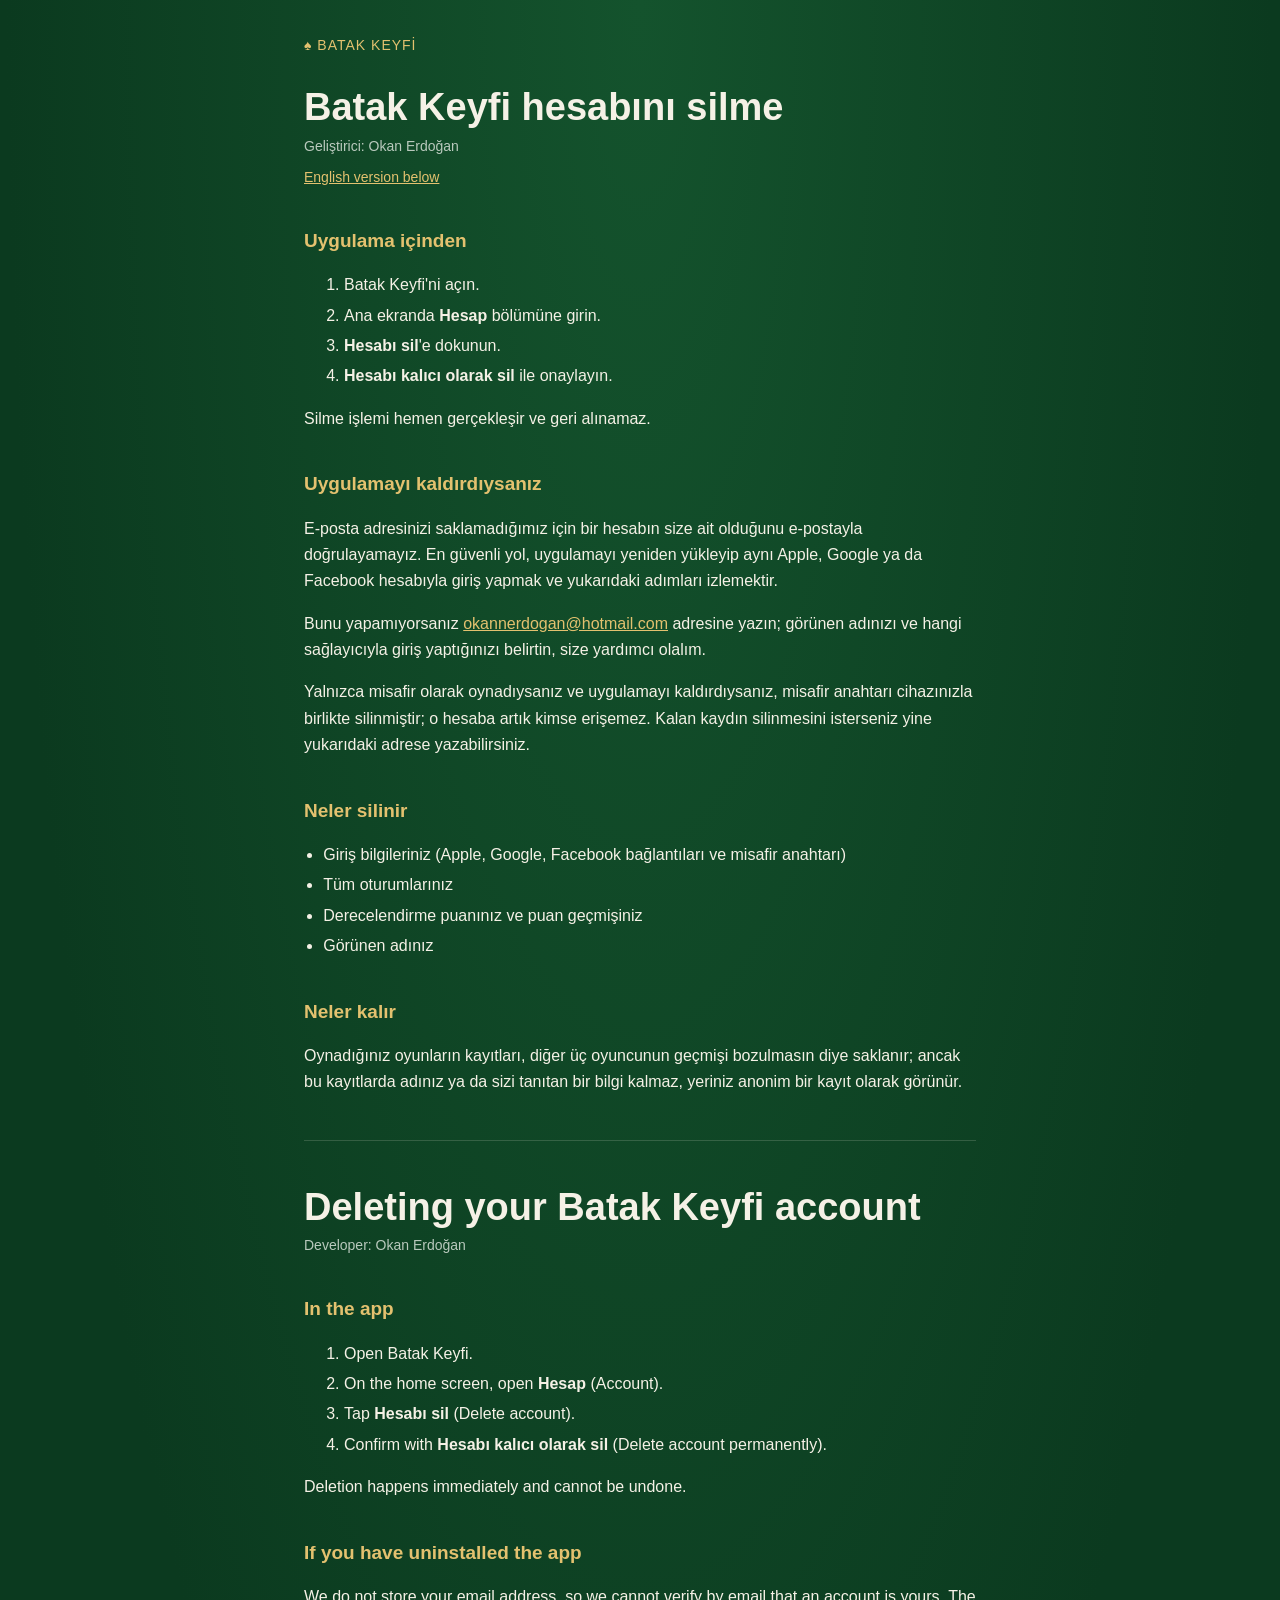
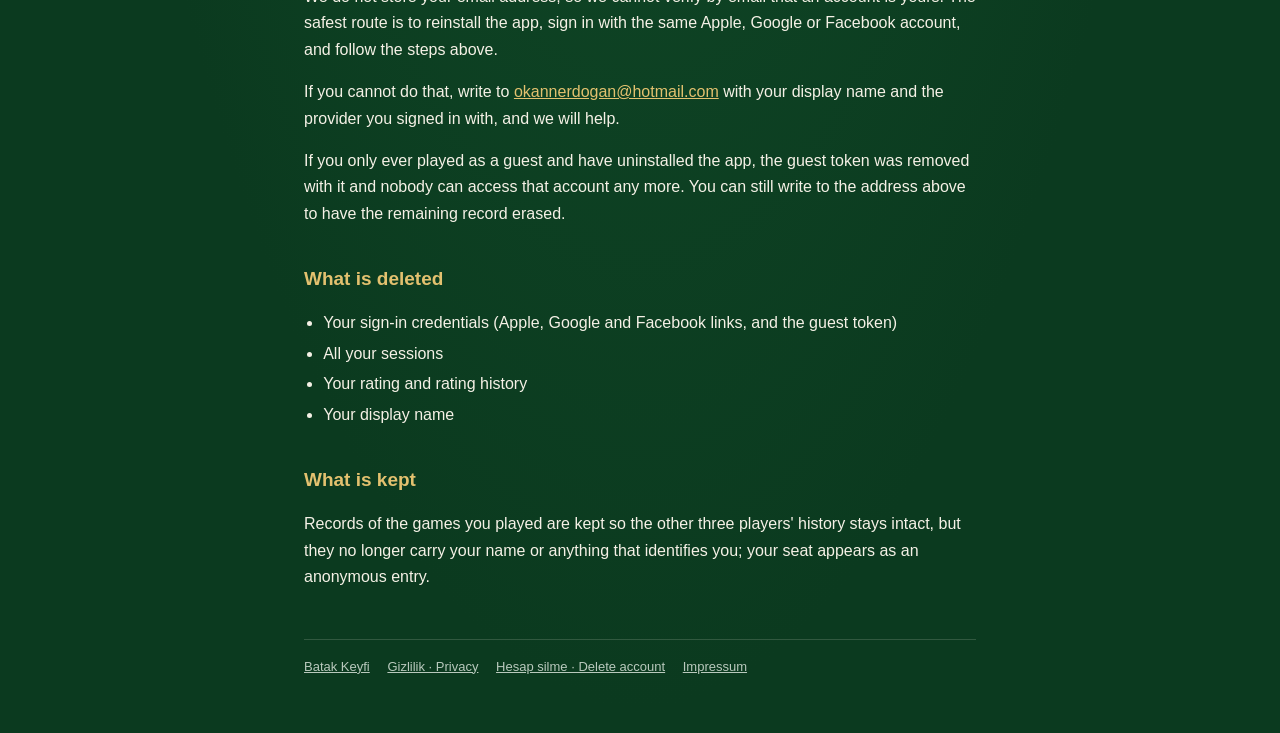
==== delete-account.html @ 68593136 "Add privacy policy, account deletion page and Impressum Co-Authored-By: Claude Opus 5.5 <noreply@ant" ====
<!doctype html>
<html lang="tr">
<head>
<meta charset="utf-8">
<meta name="viewport" content="width=device-width, initial-scale=1">
<title>Hesap Silme · Delete Account — Batak Keyfi</title>
<link rel="stylesheet" href="style.css">
</head>
<body>
<div class="page">
  <a class="home" href="/">♠ BATAK KEYFİ</a>

  <section id="tr">
    <h1>Batak Keyfi hesabını silme</h1>
    <p class="meta">Geliştirici: Okan Erdoğan</p>
    <p class="lang"><a href="#en">English version below</a></p>

    <h2>Uygulama içinden</h2>
    <ol>
      <li>Batak Keyfi'ni açın.</li>
      <li>Ana ekranda <strong>Hesap</strong> bölümüne girin.</li>
      <li><strong>Hesabı sil</strong>'e dokunun.</li>
      <li><strong>Hesabı kalıcı olarak sil</strong> ile onaylayın.</li>
    </ol>
    <p>Silme işlemi hemen gerçekleşir ve geri alınamaz.</p>

    <h2>Uygulamayı kaldırdıysanız</h2>
    <p>E-posta adresinizi saklamadığımız için bir hesabın size ait olduğunu e-postayla doğrulayamayız. En güvenli yol, uygulamayı yeniden yükleyip aynı Apple, Google ya da Facebook hesabıyla giriş yapmak ve yukarıdaki adımları izlemektir.</p>
    <p>Bunu yapamıyorsanız <a href="mailto:okannerdogan@hotmail.com?subject=Batak%20Keyfi%20hesap%20silme">okannerdogan@hotmail.com</a> adresine yazın; görünen adınızı ve hangi sağlayıcıyla giriş yaptığınızı belirtin, size yardımcı olalım.</p>
    <p>Yalnızca misafir olarak oynadıysanız ve uygulamayı kaldırdıysanız, misafir anahtarı cihazınızla birlikte silinmiştir; o hesaba artık kimse erişemez. Kalan kaydın silinmesini isterseniz yine yukarıdaki adrese yazabilirsiniz.</p>

    <h2>Neler silinir</h2>
    <ul>
      <li>Giriş bilgileriniz (Apple, Google, Facebook bağlantıları ve misafir anahtarı)</li>
      <li>Tüm oturumlarınız</li>
      <li>Derecelendirme puanınız ve puan geçmişiniz</li>
      <li>Görünen adınız</li>
    </ul>

    <h2>Neler kalır</h2>
    <p>Oynadığınız oyunların kayıtları, diğer üç oyuncunun geçmişi bozulmasın diye saklanır; ancak bu kayıtlarda adınız ya da sizi tanıtan bir bilgi kalmaz, yeriniz anonim bir kayıt olarak görünür.</p>
  </section>

  <hr>

  <section id="en" lang="en">
    <h1>Deleting your Batak Keyfi account</h1>
    <p class="meta">Developer: Okan Erdoğan</p>

    <h2>In the app</h2>
    <ol>
      <li>Open Batak Keyfi.</li>
      <li>On the home screen, open <strong>Hesap</strong> (Account).</li>
      <li>Tap <strong>Hesabı sil</strong> (Delete account).</li>
      <li>Confirm with <strong>Hesabı kalıcı olarak sil</strong> (Delete account permanently).</li>
    </ol>
    <p>Deletion happens immediately and cannot be undone.</p>

    <h2>If you have uninstalled the app</h2>
    <p>We do not store your email address, so we cannot verify by email that an account is yours. The safest route is to reinstall the app, sign in with the same Apple, Google or Facebook account, and follow the steps above.</p>
    <p>If you cannot do that, write to <a href="mailto:okannerdogan@hotmail.com?subject=Batak%20Keyfi%20account%20deletion">okannerdogan@hotmail.com</a> with your display name and the provider you signed in with, and we will help.</p>
    <p>If you only ever played as a guest and have uninstalled the app, the guest token was removed with it and nobody can access that account any more. You can still write to the address above to have the remaining record erased.</p>

    <h2>What is deleted</h2>
    <ul>
      <li>Your sign-in credentials (Apple, Google and Facebook links, and the guest token)</li>
      <li>All your sessions</li>
      <li>Your rating and rating history</li>
      <li>Your display name</li>
    </ul>

    <h2>What is kept</h2>
    <p>Records of the games you played are kept so the other three players' history stays intact, but they no longer carry your name or anything that identifies you; your seat appears as an anonymous entry.</p>
  </section>

  <footer>
    <a href="/">Batak Keyfi</a>
    <a href="privacy.html">Gizlilik · Privacy</a>
    <a href="delete-account.html">Hesap silme · Delete account</a>
    <a href="impressum.html">Impressum</a>
  </footer>
</div>
</body>
</html>
---- style.css ----
:root {
  --felt: #14532d;
  --felt-deep: #0b3a1f;
  --ink: #f5f1e6;
  --muted: #b9c9bd;
  --gold: #e3c16f;
  --rule: rgba(245, 241, 230, 0.16);
}
* { box-sizing: border-box; }
html { background: var(--felt-deep); }
body {
  margin: 0;
  padding: 32px 20px 56px;
  background: radial-gradient(ellipse at 50% 0%, var(--felt) 0%, var(--felt-deep) 70%) no-repeat var(--felt-deep);
  color: var(--ink);
  font: 16px/1.65 -apple-system, BlinkMacSystemFont, "Segoe UI", Roboto, Helvetica, Arial, sans-serif;
}
.page { max-width: 42em; margin: 0 auto; }
.home { display: inline-block; margin-bottom: 28px; color: var(--gold); text-decoration: none; font-size: 14px; letter-spacing: 1px; }
h1 { font-size: clamp(28px, 7vw, 38px); line-height: 1.2; margin: 0 0 4px; }
h2 { font-size: 19px; margin: 36px 0 8px; color: var(--gold); }
h3 { font-size: 16px; margin: 22px 0 4px; }
p, li { color: var(--ink); }
ul { padding-left: 1.2em; }
li { margin: 4px 0; }
a { color: var(--gold); }
.meta { color: var(--muted); font-size: 14px; margin: 0 0 8px; }
.lang { margin: 0 0 8px; font-size: 14px; }
hr { border: 0; border-top: 1px solid var(--rule); margin: 44px 0; }
address { font-style: normal; }
footer { margin-top: 48px; padding-top: 16px; border-top: 1px solid var(--rule); color: var(--muted); font-size: 13px; }
footer a { color: var(--muted); margin-right: 14px; }
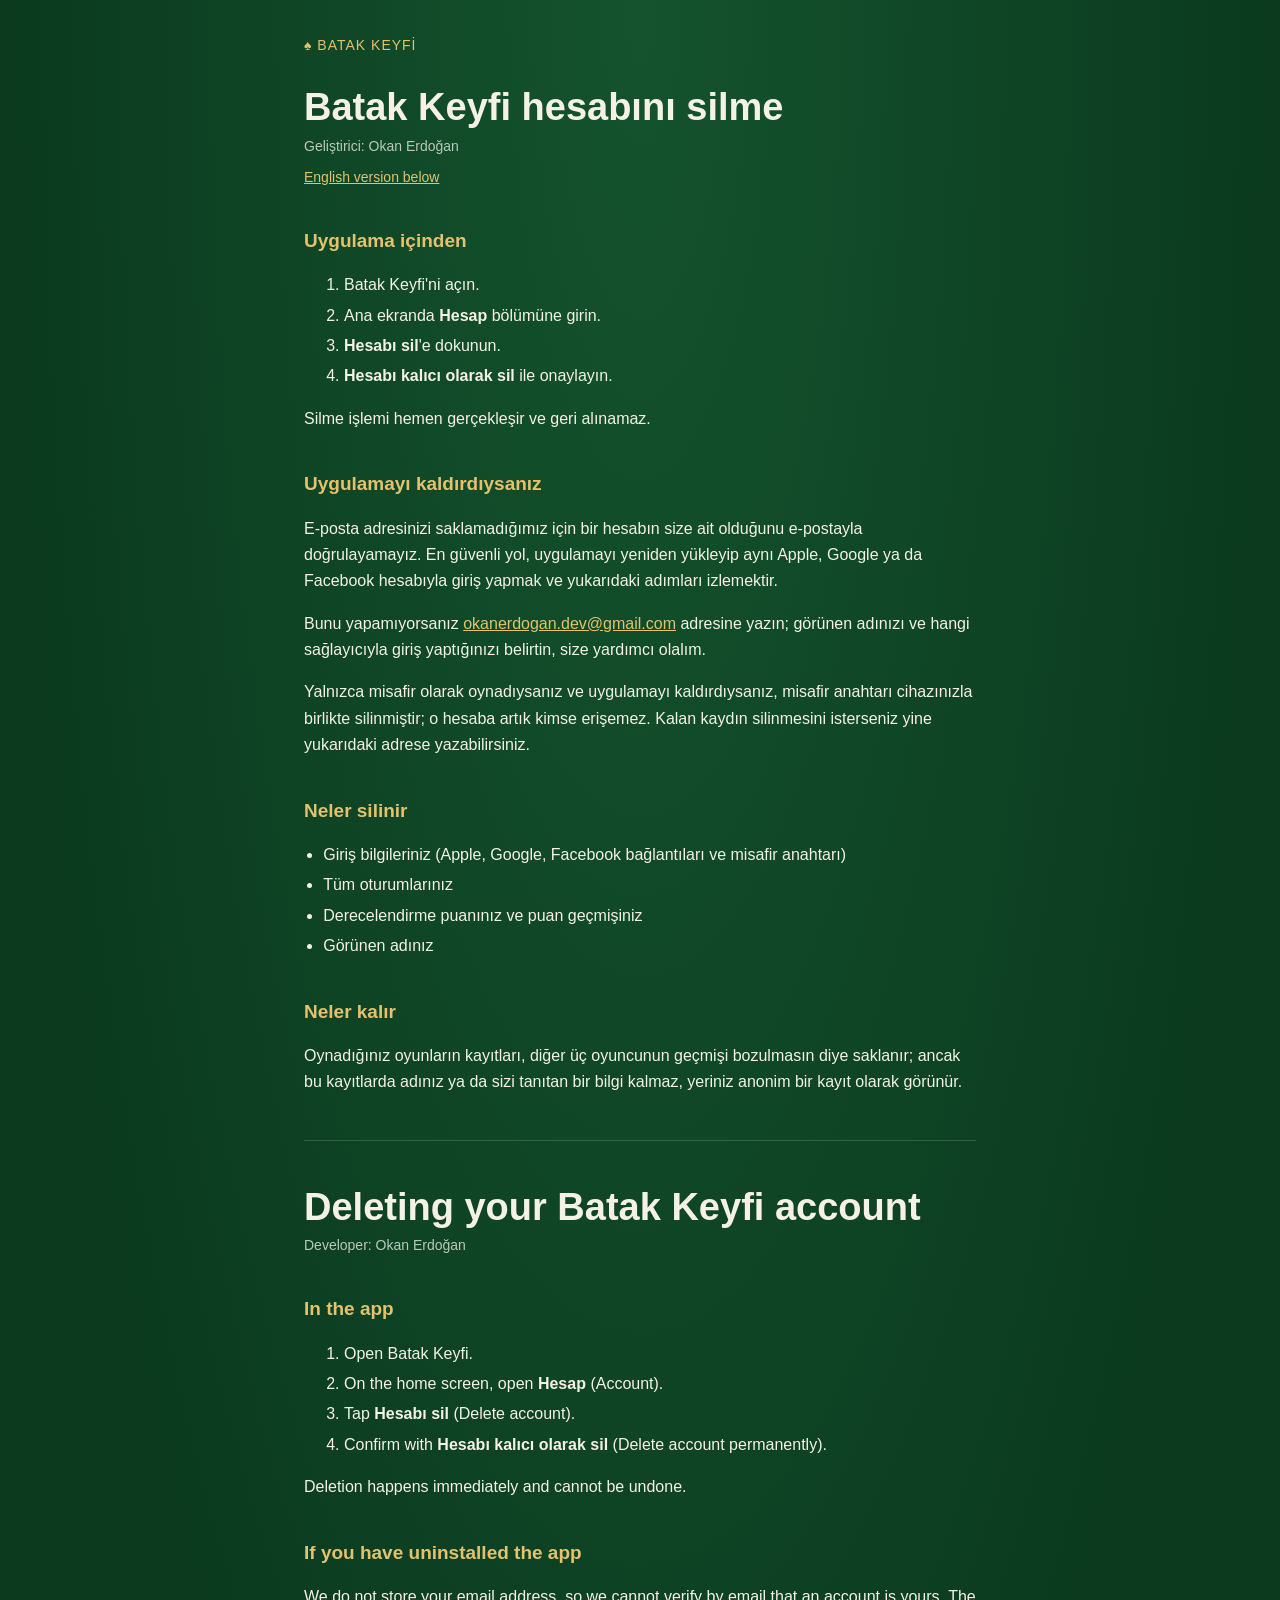
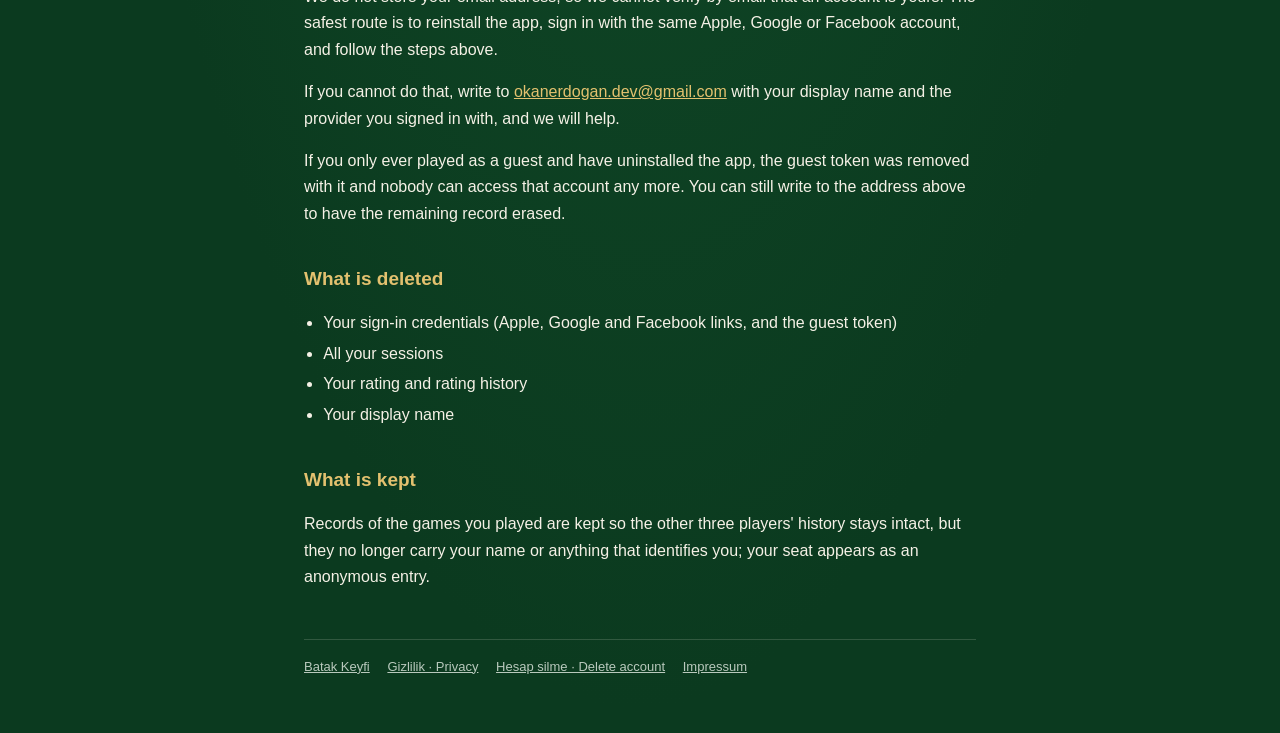
==== commit 134b2869: "Use the Gmail address as the public contact Co-Authored-By: Claude Opus 5.5 <noreply@anthropic.com>" ====
--- a/delete-account.html
+++ b/delete-account.html
@@ -26,7 +26,7 @@
 
     <h2>Uygulamayı kaldırdıysanız</h2>
     <p>E-posta adresinizi saklamadığımız için bir hesabın size ait olduğunu e-postayla doğrulayamayız. En güvenli yol, uygulamayı yeniden yükleyip aynı Apple, Google ya da Facebook hesabıyla giriş yapmak ve yukarıdaki adımları izlemektir.</p>
-    <p>Bunu yapamıyorsanız <a href="mailto:okannerdogan@hotmail.com?subject=Batak%20Keyfi%20hesap%20silme">okannerdogan@hotmail.com</a> adresine yazın; görünen adınızı ve hangi sağlayıcıyla giriş yaptığınızı belirtin, size yardımcı olalım.</p>
+    <p>Bunu yapamıyorsanız <a href="mailto:okanerdogan.dev@gmail.com?subject=Batak%20Keyfi%20hesap%20silme">okanerdogan.dev@gmail.com</a> adresine yazın; görünen adınızı ve hangi sağlayıcıyla giriş yaptığınızı belirtin, size yardımcı olalım.</p>
     <p>Yalnızca misafir olarak oynadıysanız ve uygulamayı kaldırdıysanız, misafir anahtarı cihazınızla birlikte silinmiştir; o hesaba artık kimse erişemez. Kalan kaydın silinmesini isterseniz yine yukarıdaki adrese yazabilirsiniz.</p>
 
     <h2>Neler silinir</h2>
@@ -58,7 +58,7 @@
 
     <h2>If you have uninstalled the app</h2>
     <p>We do not store your email address, so we cannot verify by email that an account is yours. The safest route is to reinstall the app, sign in with the same Apple, Google or Facebook account, and follow the steps above.</p>
-    <p>If you cannot do that, write to <a href="mailto:okannerdogan@hotmail.com?subject=Batak%20Keyfi%20account%20deletion">okannerdogan@hotmail.com</a> with your display name and the provider you signed in with, and we will help.</p>
+    <p>If you cannot do that, write to <a href="mailto:okanerdogan.dev@gmail.com?subject=Batak%20Keyfi%20account%20deletion">okanerdogan.dev@gmail.com</a> with your display name and the provider you signed in with, and we will help.</p>
     <p>If you only ever played as a guest and have uninstalled the app, the guest token was removed with it and nobody can access that account any more. You can still write to the address above to have the remaining record erased.</p>
 
     <h2>What is deleted</h2>
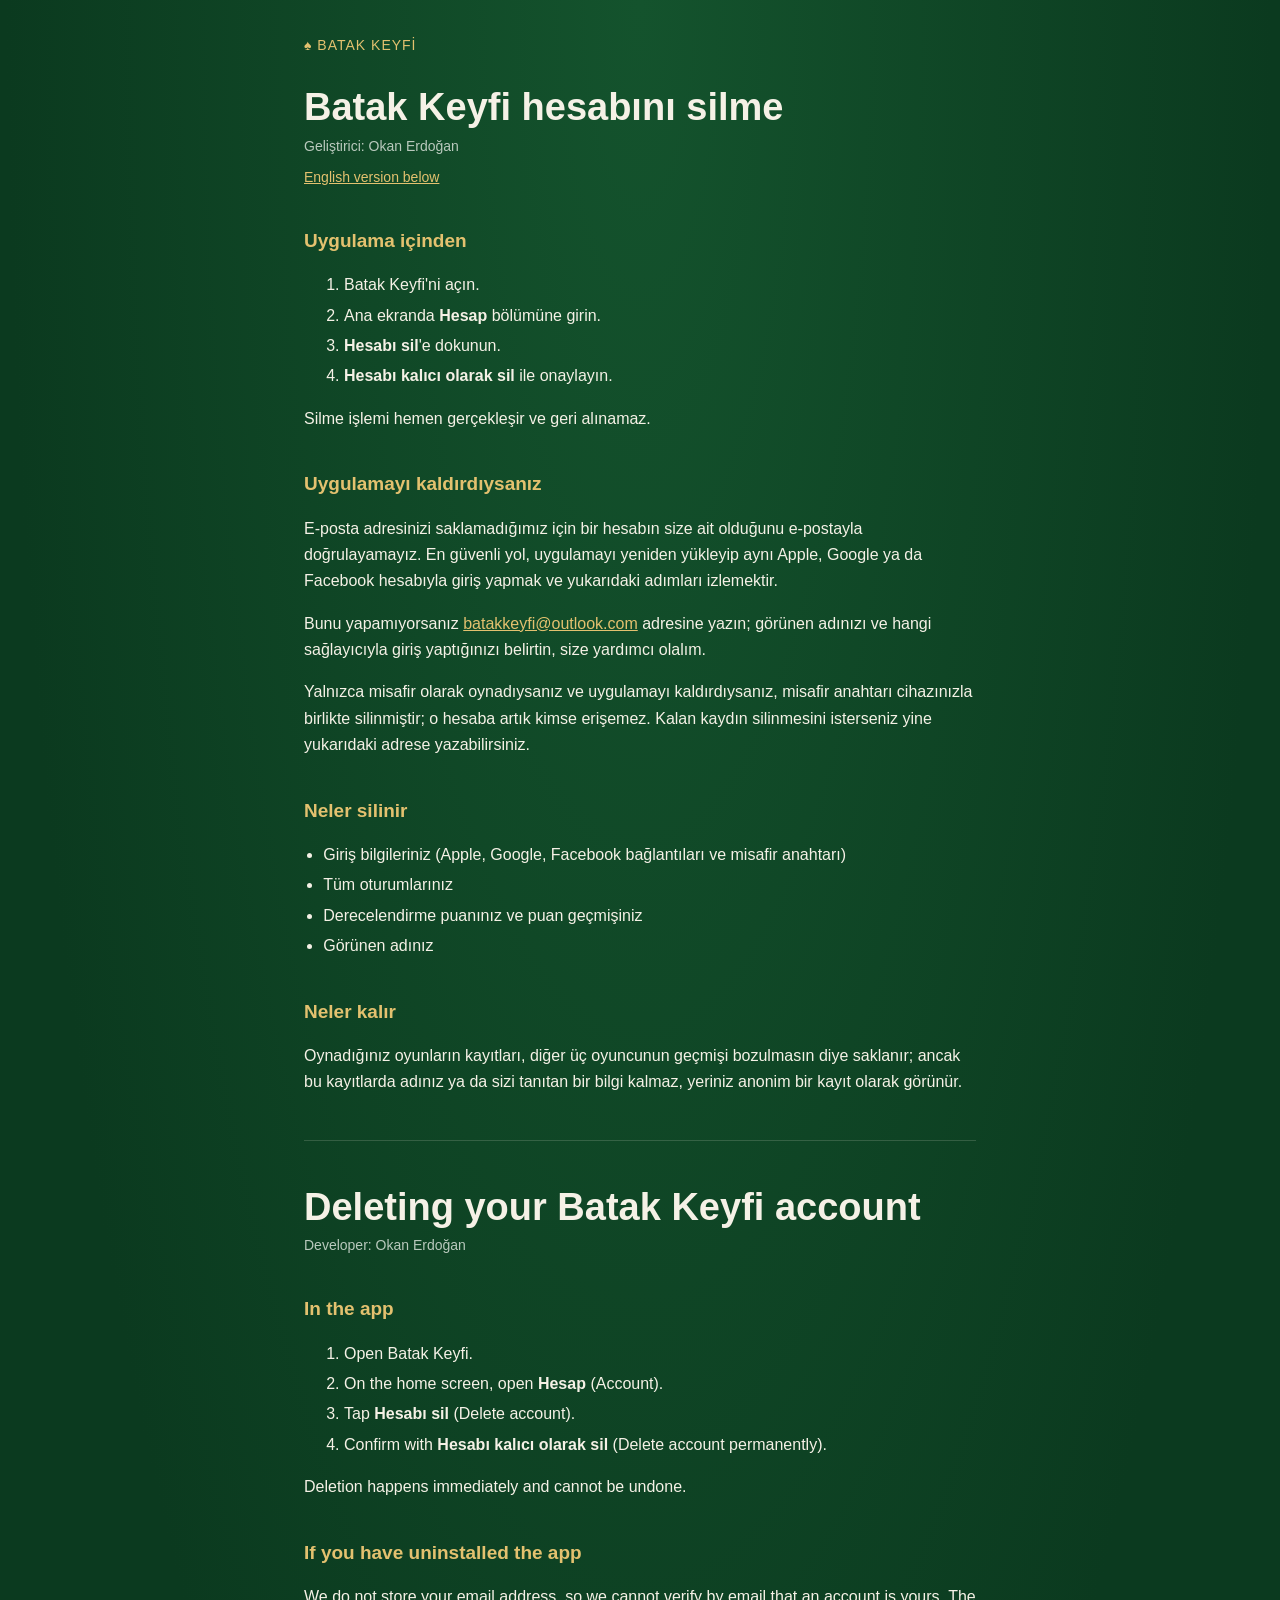
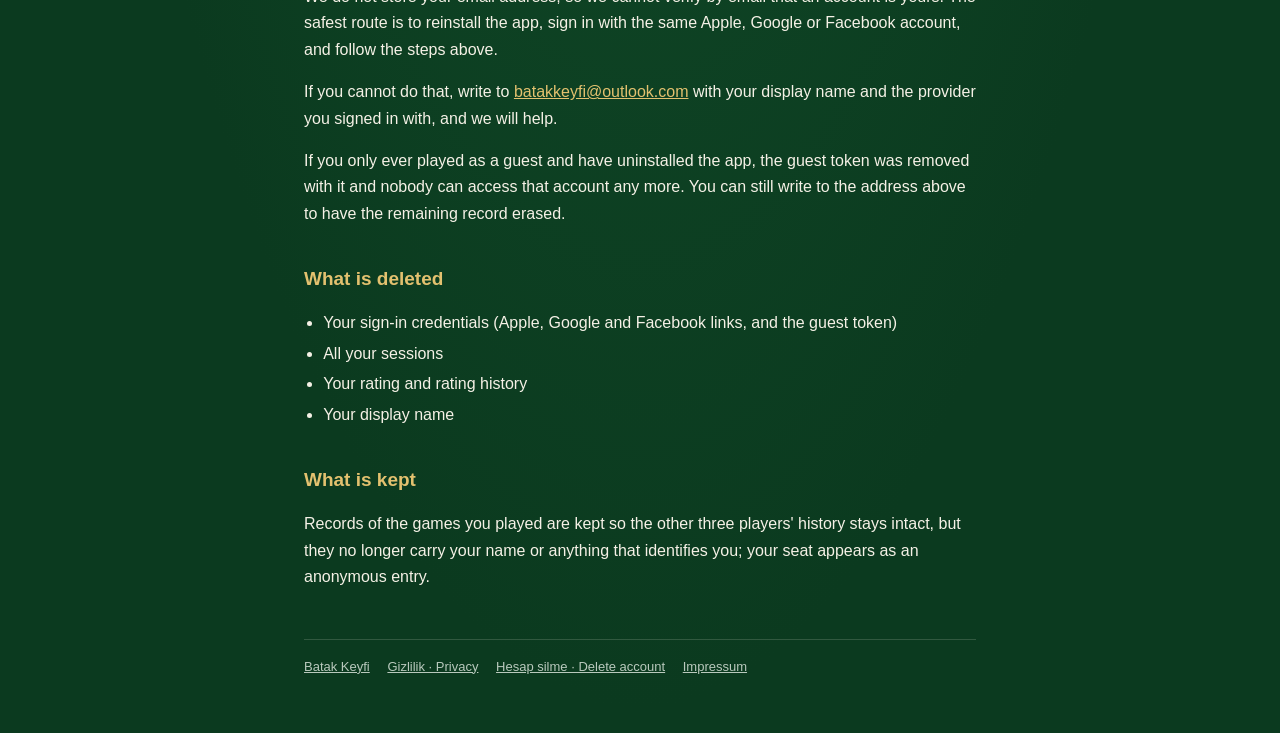
==== commit feb4d03c: "Use batakkeyfi@outlook.com as the public contact Co-Authored-By: Claude Opus 5.5 <noreply@anthropic." ====
--- a/delete-account.html
+++ b/delete-account.html
@@ -26,7 +26,7 @@
 
     <h2>Uygulamayı kaldırdıysanız</h2>
     <p>E-posta adresinizi saklamadığımız için bir hesabın size ait olduğunu e-postayla doğrulayamayız. En güvenli yol, uygulamayı yeniden yükleyip aynı Apple, Google ya da Facebook hesabıyla giriş yapmak ve yukarıdaki adımları izlemektir.</p>
-    <p>Bunu yapamıyorsanız <a href="mailto:okanerdogan.dev@gmail.com?subject=Batak%20Keyfi%20hesap%20silme">okanerdogan.dev@gmail.com</a> adresine yazın; görünen adınızı ve hangi sağlayıcıyla giriş yaptığınızı belirtin, size yardımcı olalım.</p>
+    <p>Bunu yapamıyorsanız <a href="mailto:batakkeyfi@outlook.com?subject=Batak%20Keyfi%20hesap%20silme">batakkeyfi@outlook.com</a> adresine yazın; görünen adınızı ve hangi sağlayıcıyla giriş yaptığınızı belirtin, size yardımcı olalım.</p>
     <p>Yalnızca misafir olarak oynadıysanız ve uygulamayı kaldırdıysanız, misafir anahtarı cihazınızla birlikte silinmiştir; o hesaba artık kimse erişemez. Kalan kaydın silinmesini isterseniz yine yukarıdaki adrese yazabilirsiniz.</p>
 
     <h2>Neler silinir</h2>
@@ -58,7 +58,7 @@
 
     <h2>If you have uninstalled the app</h2>
     <p>We do not store your email address, so we cannot verify by email that an account is yours. The safest route is to reinstall the app, sign in with the same Apple, Google or Facebook account, and follow the steps above.</p>
-    <p>If you cannot do that, write to <a href="mailto:okanerdogan.dev@gmail.com?subject=Batak%20Keyfi%20account%20deletion">okanerdogan.dev@gmail.com</a> with your display name and the provider you signed in with, and we will help.</p>
+    <p>If you cannot do that, write to <a href="mailto:batakkeyfi@outlook.com?subject=Batak%20Keyfi%20account%20deletion">batakkeyfi@outlook.com</a> with your display name and the provider you signed in with, and we will help.</p>
     <p>If you only ever played as a guest and have uninstalled the app, the guest token was removed with it and nobody can access that account any more. You can still write to the address above to have the remaining record erased.</p>
 
     <h2>What is deleted</h2>
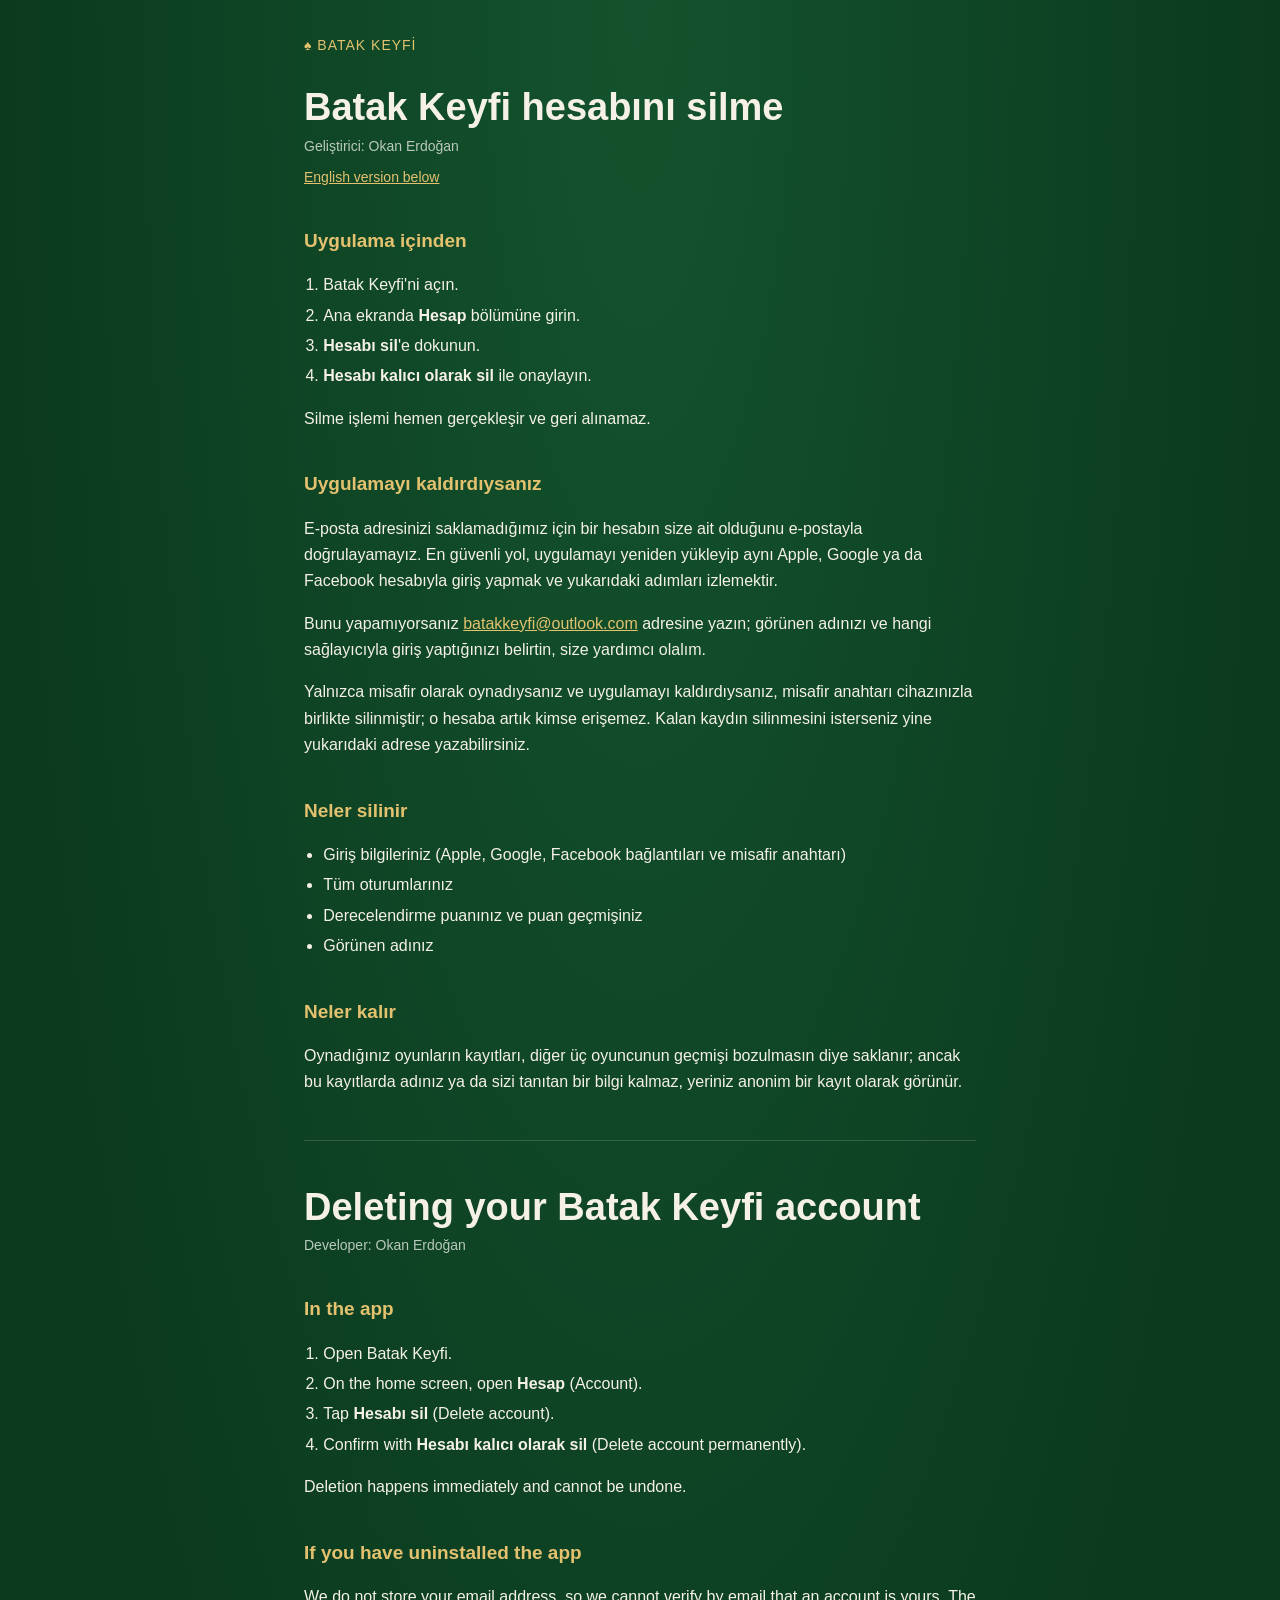
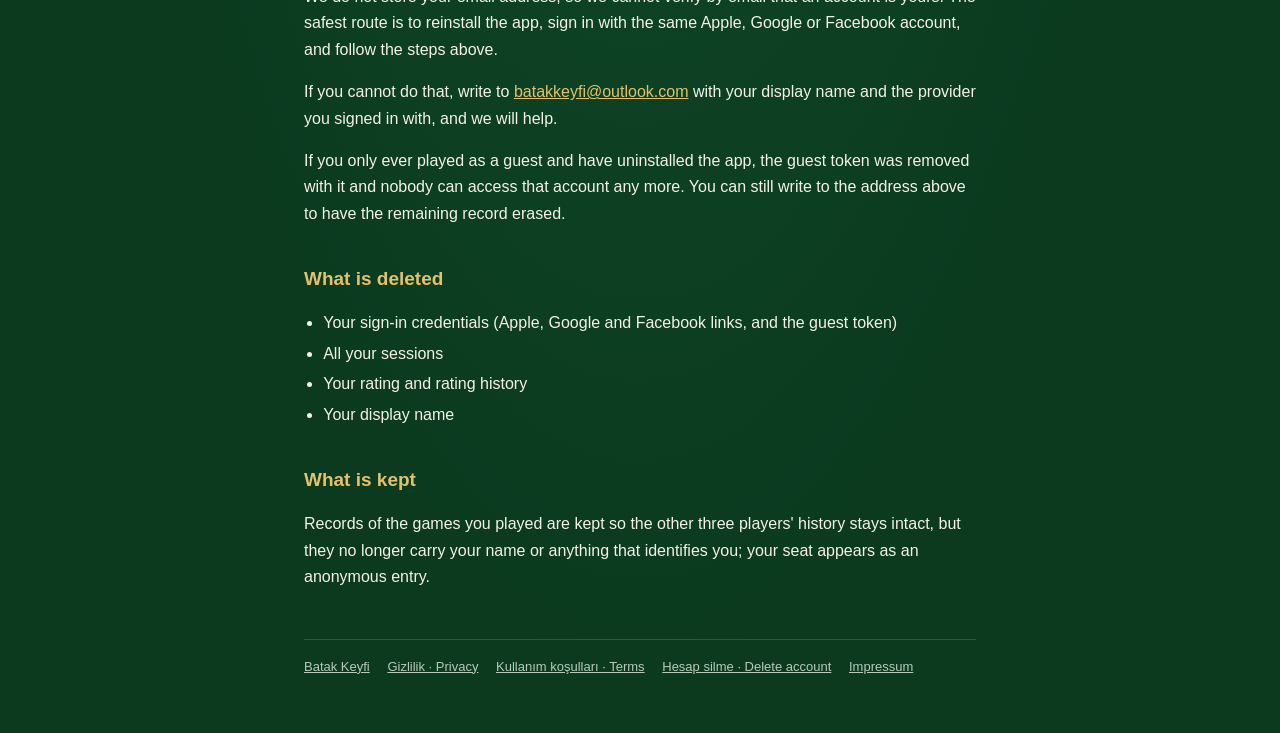
==== commit c5e21d90: "Add Kullanım Koşulları (terms of use) and bring chat rules in privacy.html up to date Co-Authored-By" ====
--- a/delete-account.html
+++ b/delete-account.html
@@ -76,6 +76,7 @@
   <footer>
     <a href="/">Batak Keyfi</a>
     <a href="privacy.html">Gizlilik · Privacy</a>
+    <a href="kullanim-kosullari.html">Kullanım koşulları · Terms</a>
     <a href="delete-account.html">Hesap silme · Delete account</a>
     <a href="impressum.html">Impressum</a>
   </footer>
--- a/style.css
+++ b/style.css
@@ -21,7 +21,7 @@
 h2 { font-size: 19px; margin: 36px 0 8px; color: var(--gold); }
 h3 { font-size: 16px; margin: 22px 0 4px; }
 p, li { color: var(--ink); }
-ul { padding-left: 1.2em; }
+ul, ol { padding-left: 1.2em; }
 li { margin: 4px 0; }
 a { color: var(--gold); }
 .meta { color: var(--muted); font-size: 14px; margin: 0 0 8px; }
